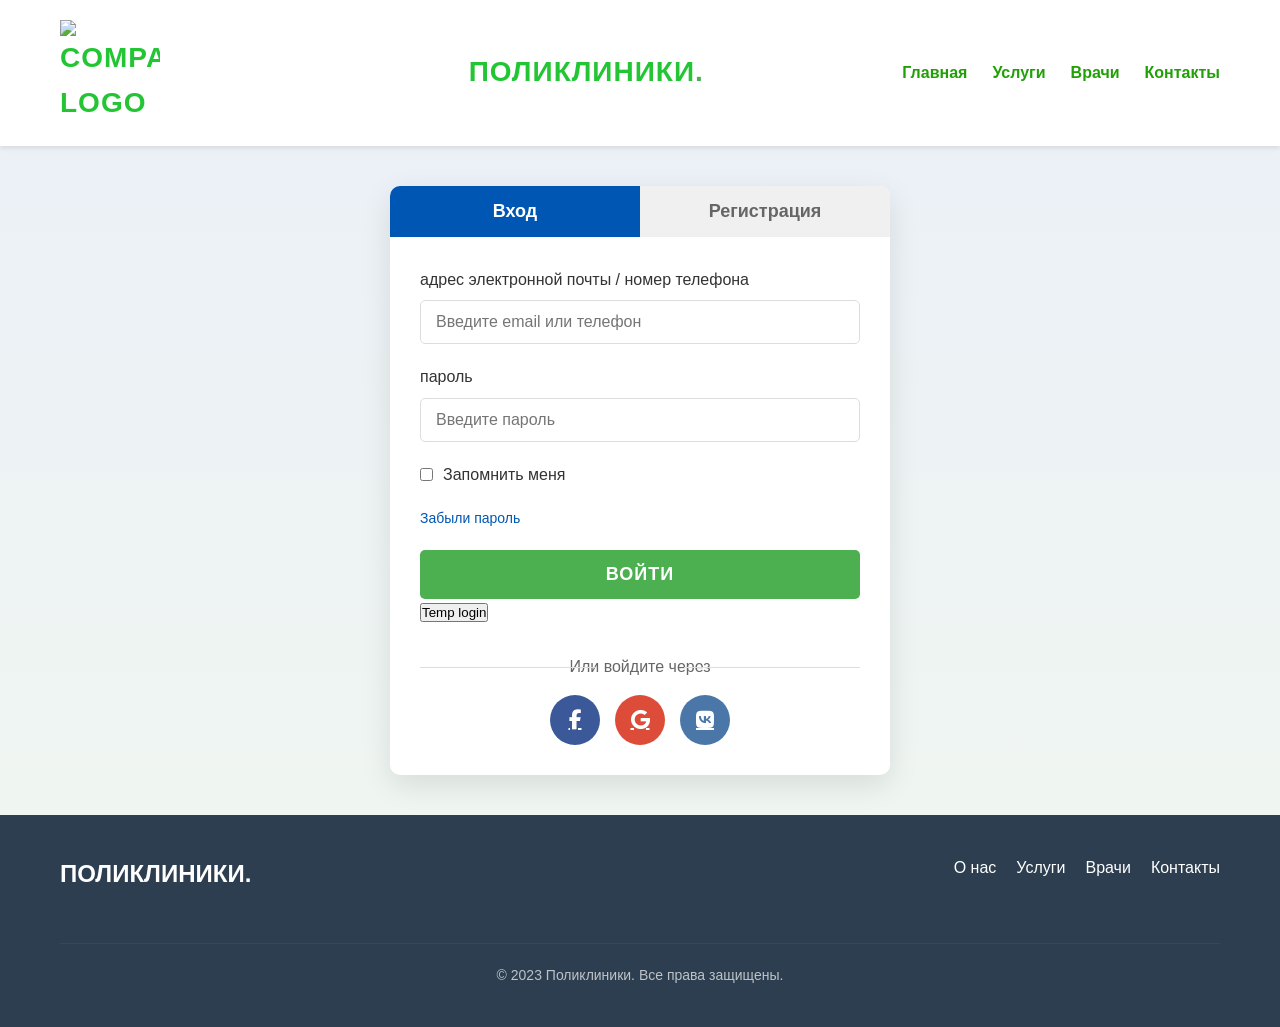
==== index.html @ c0a5ab54 "first commit" ====
<!DOCTYPE html>
<html lang="ru">
<head>
    <meta charset="UTF-8">
    <meta name="viewport" content="width=device-width, initial-scale=1.0">
    <title>Вход и регистрация - Поликлиники</title>
    <link rel="stylesheet" href="https://cdnjs.cloudflare.com/ajax/libs/font-awesome/6.4.0/css/all.min.css">
    <style>
        * {
            margin: 0;
            padding: 0;
            box-sizing: border-box;
            font-family: 'Segoe UI', Tahoma, Geneva, Verdana, sans-serif;
        }
        
        body {
            background-color: #f8f9fa;
            color: #333;
            line-height: 1.6;
            min-height: 100vh;
            display: flex;
            flex-direction: column;
        }
        
        .container {
            width: 100%;
            max-width: 1200px;
            margin: 0 auto;
            padding: 0 20px;
        }
        
        /* Header Styles */
        header {
            background-color: #ffffff;
            color: rgb(35, 197, 52);
            padding: 20px 0;
            box-shadow: 0 2px 5px rgba(0,0,0,0.1);
        }
        
        .header-content {
            display: flex;
            justify-content: space-between;
            align-items: center;
        }
        
       .logo {
            width: 100px;
            height: auto;
            margin-right: 20px;
            font-size: 28px;
            font-weight: bold;
            text-transform: uppercase;
            letter-spacing: 1px;
       }
        
        .logo span {
            color: #4caf50;
        }
        
        nav ul {
            display: flex;
            list-style: none;
        }
        
        nav ul li {
            margin-left: 25px;
        }
        
        nav ul li a {
            color: rgb(31, 160, 5);
            text-decoration: none;
            font-weight: 700;
            transition: color 0.3s ease;
        }
        
        nav ul li a:hover {
            color: #3361e0;
        }
        
        /* Main Content */
        .main-content {
            flex: 1;
            display: flex;
            justify-content: center;
            align-items: center;
            padding: 40px 0;
            background: linear-gradient(rgba(0, 86, 179, 0.05), rgba(76, 175, 80, 0.05));
        }
        
        .form-container {
            background-color: white;
            border-radius: 10px;
            box-shadow: 0 10px 30px rgba(0,0,0,0.1);
            width: 100%;
            max-width: 500px;
            overflow: hidden;
        }
        
        .form-tabs {
            display: flex;
            background-color: #f0f0f0;
        }
        
        .tab-btn {
            flex: 1;
            padding: 15px;
            background: none;
            border: none;
            font-size: 18px;
            font-weight: bold;
            cursor: pointer;
            transition: all 0.3s ease;
            color: #666;
        }
        
        .tab-btn.active {
            background-color: #0056b3;
            color: white;
        }
        
        .tab-btn:hover:not(.active) {
            background-color: #e0e0e0;
        }
        
        .form-content {
            padding: 30px;
        }
        
        .form-group {
            margin-bottom: 20px;
        }
        
        .form-group label {
            display: block;
            margin-bottom: 8px;
            font-weight: 500;
            color: #333;
        }
        
        .form-group input {
            width: 100%;
            padding: 12px 15px;
            border: 1px solid #ddd;
            border-radius: 5px;
            font-size: 16px;
            transition: border-color 0.3s ease;
        }
        
        .form-group input:focus {
            border-color: #0056b3;
            outline: none;
            box-shadow: 0 0 0 2px rgba(0, 86, 179, 0.2);
        }
        
        .form-check {
            display: flex;
            align-items: center;
            margin-bottom: 20px;
        }
        
        .form-check input {
            margin-right: 10px;
            width: auto;
        }
        
        .form-check label {
            margin-bottom: 0;
            font-weight: normal;
        }
        
        .form-links {
            display: flex;
            justify-content: space-between;
            margin-bottom: 20px;
            font-size: 14px;
        }
        
        .form-links a {
            color: #0056b3;
            text-decoration: none;
        }
        
        .form-links a:hover {
            text-decoration: underline;
        }
        
        .submit-btn {
            width: 100%;
            padding: 14px;
            background-color: #4caf50;
            color: white;
            border: none;
            border-radius: 5px;
            font-size: 18px;
            font-weight: bold;
            cursor: pointer;
            transition: all 0.3s ease;
            text-transform: uppercase;
            letter-spacing: 1px;
        }
        
        .submit-btn:hover {
            background-color: #3d8b40;
            transform: translateY(-2px);
            box-shadow: 0 5px 15px rgba(76, 175, 80, 0.3);
        }
        
        .social-login {
            margin-top: 30px;
            text-align: center;
        }
        
        .social-login p {
            margin-bottom: 15px;
            color: #666;
            position: relative;
        }
        
        .social-login p::before,
        .social-login p::after {
            content: "";
            position: absolute;
            top: 50%;
            width: 40%;
            height: 1px;
            background-color: #ddd;
        }
        
        .social-login p::before {
            left: 0;
        }
        
        .social-login p::after {
            right: 0;
        }
        
        .social-buttons {
            display: flex;
            justify-content: center;
            gap: 15px;
        }
        
        .social-btn {
            width: 50px;
            height: 50px;
            border-radius: 50%;
            display: flex;
            align-items: center;
            justify-content: center;
            color: white;
            font-size: 20px;
            transition: all 0.3s ease;
        }
        
        .social-btn.facebook {
            background-color: #3b5998;
        }
        
        .social-btn.google {
            background-color: #dd4b39;
        }
        
        .social-btn.vk {
            background-color: #4a76a8;
        }
        
        .social-btn:hover {
            transform: translateY(-3px);
            box-shadow: 0 5px 10px rgba(0,0,0,0.2);
        }
        
        /* Footer */
        footer {
            background-color: #2c3e50;
            color: white;
            padding: 40px 0;
            text-align: center;
        }
        
        .footer-content {
            display: flex;
            justify-content: space-between;
            flex-wrap: wrap;
        }
        
        .footer-logo {
            font-size: 24px;
            font-weight: bold;
            margin-bottom: 20px;
        }
        
        .footer-links {
            display: flex;
            gap: 20px;
        }
        
        .footer-links a {
            color: white;
            text-decoration: none;
            transition: color 0.3s ease;
        }
        
        .footer-links a:hover {
            color: #4caf50;
        }
        
        .copyright {
            margin-top: 30px;
            padding-top: 20px;
            border-top: 1px solid #34495e;
            font-size: 14px;
            color: #bdc3c7;
        }
        
        /* Responsive Design */
        @media (max-width: 768px) {
            .header-content {
                flex-direction: column;
                text-align: center;
            }
            
            nav ul {
                margin-top: 15px;
            }
            
            nav ul li {
                margin: 0 10px;
            }
            
            .footer-content {
                flex-direction: column;
                align-items: center;
            }
            
            .footer-links {
                margin-top: 20px;
            }
        }
    </style>
</head>
<body>
    <!-- Header -->
    <header>
        <div class="container header-content">
             <img src = "https://img.freepik.com/premium-vector/hospital-logo-vector_1277164-14205.jpg" alt = "Company Logo" class = "logo">
            <div class="logo">ПОЛИКЛИНИКИ<span>.</span></div>
            <nav>
                <ul>
                    <li><a href="#">Главная</a></li>
                    <li><a href="#">Услуги</a></li>
                    <li><a href="#">Врачи</a></li>
                    <li><a href="#">Контакты</a></li>
                </ul>
            </nav>
        </div>
    </header>

    <!-- Main Content -->
    <main class="main-content">
        <div class="form-container">
            <div class="form-tabs">
                <button class="tab-btn active" id="loginTab">Вход</button>
                <button class="tab-btn" id="registerTab">Регистрация</button>
            </div>
            
            <div class="form-content">
                <!-- Login Form -->
                <div id="loginForm" class="tab-content">
                    <form>
                        <div class="form-group">
                            <label for="loginEmail">адрес электронной почты / номер телефона</label>
                            <input type="text" id="loginEmail" placeholder="Введите email или телефон">
                        </div>
                        
                        <div class="form-group">
                            <label for="loginPassword">пароль</label>
                            <input type="password" id="loginPassword" placeholder="Введите пароль">
                        </div>
                        
                        <div class="form-check">
                            <input type="checkbox" id="rememberMe">
                            <label for="rememberMe">Запомнить меня</label>
                        </div>
                        
                        <div class="form-links">
                            <a href="#" id="forgotPasswordLink">Забыли пароль</a>
                        </div>
                        
                        <button type="submit" class="submit-btn">Войти</button>
                         <button onclick= "window.open('home.html')" class="btn">Temp login</button>
                    </form>
                    
                    <div class="social-login">
                        <p>Или войдите через</p>
                        <div class="social-buttons">
                            <a href="#" class="social-btn facebook"><i class="fab fa-facebook-f"></i></a>
                            <a href="#" class="social-btn google"><i class="fab fa-google"></i></a>
                            <a href="#" class="social-btn vk"><i class="fab fa-vk"></i></a>
                        </div>
                    </div>
                </div>
                
                <!-- Registration Form -->
                <div id="registerForm" class="tab-content" style="display: none;">
                    <form>
                        <div class="form-group">
                            <label for="fullName">полное имя</label>
                            <input type="text" id="fullName" placeholder="Введите ваше имя">
                        </div>
                        
                        <div class="form-group">
                            <label for="registerEmail">адрес электронной почты</label>
                            <input type="email" id="registerEmail" placeholder="Введите email">
                        </div>
                        
                        <div class="form-group">
                            <label for="registerPassword">пароль</label>
                            <input type="password" id="registerPassword" placeholder="Введите пароль">
                        </div>
                        
                        <div class="form-group">
                            <label for="confirmPassword">подтвердите пароль</label>
                            <input type="password" id="confirmPassword" placeholder="Подтвердите пароль">
                        </div>
                        
                        <div class="form-check">
                            <input type="checkbox" id="agreeTerms">
                            <label for="agreeTerms">Я согласен с условиями использования</label>
                        </div>
                        
                        <button type="submit" class="submit-btn">Зарегистрироваться</button>
                    </form>
                    
                    <div class="social-login">
                        <p>Или зарегистрируйтесь через</p>
                        <div class="social-buttons">
                            <a href="#" class="social-btn facebook"><i class="fab fa-facebook-f"></i></a>
                            <a href="#" class="social-btn google"><i class="fab fa-google"></i></a>
                            <a href="#" class="social-btn vk"><i class="fab fa-vk"></i></a>
                        </div>
                    </div>
                </div>
            </div>
        </div>
    </main>

    <!-- Footer -->
    <footer>
        <div class="container">
            <div class="footer-content">
                <div class="footer-logo">ПОЛИКЛИНИКИ<span>.</span></div>
                <div class="footer-links">
                    <a href="#">О нас</a>
                    <a href="#">Услуги</a>
                    <a href="#">Врачи</a>
                    <a href="#">Контакты</a>
                </div>
            </div>
            <div class="copyright">
                &copy; 2023 Поликлиники. Все права защищены.
            </div>
        </div>
    </footer>

    <script>
        // Tab switching functionality
        const loginTab = document.getElementById('loginTab');
        const registerTab = document.getElementById('registerTab');
        const loginForm = document.getElementById('loginForm');
        const registerForm = document.getElementById('registerForm');
        
        loginTab.addEventListener('click', () => {
            loginTab.classList.add('active');
            registerTab.classList.remove('active');
            loginForm.style.display = 'block';
            registerForm.style.display = 'none';
        });
        
        registerTab.addEventListener('click', () => {
            registerTab.classList.add('active');
            loginTab.classList.remove('active');
            registerForm.style.display = 'block';
            loginForm.style.display = 'none';
        });
        
        // Form submission handling
        const loginFormElement = document.querySelector('#loginForm form');
        const registerFormElement = document.querySelector('#registerForm form');
        
        loginFormElement.addEventListener('submit', (e) => {
            e.preventDefault();
            const email = document.getElementById('loginEmail').value;
            const password = document.getElementById('loginPassword').value;
            const rememberMe = document.getElementById('rememberMe').checked;
            
            // Here you would normally send the data to the server
            alert(`Вход выполнен!\nEmail: ${email}\nЗапомнить меня: ${rememberMe}`);
        });
        
        registerFormElement.addEventListener('submit', (e) => {
            e.preventDefault();
            const fullName = document.getElementById('fullName').value;
            const email = document.getElementById('registerEmail').value;
            const password = document.getElementById('registerPassword').value;
            const confirmPassword = document.getElementById('confirmPassword').value;
            const agreeTerms = document.getElementById('agreeTerms').checked;
            
            if (password !== confirmPassword) {
                alert('Пароли не совпадают!');
                return;
            }
            
            if (!agreeTerms) {
                alert('Вы должны согласиться с условиями использования!');
                return;
            }
            
            // Here you would normally send the data to the server
            alert(`Регистрация выполнена!\nИмя: ${fullName}\nEmail: ${email}`);
        });
        
        // Forgot password link
        const forgotPasswordLink = document.getElementById('forgotPasswordLink');
        forgotPasswordLink.addEventListener('click', (e) => {
            e.preventDefault();
            const email = prompt('Введите ваш email для восстановления пароля:');
            if (email) {
                alert(`Инструкция по восстановлению пароля отправлена на ${email}`);
            }
        });
    </script>
</body>
</html>
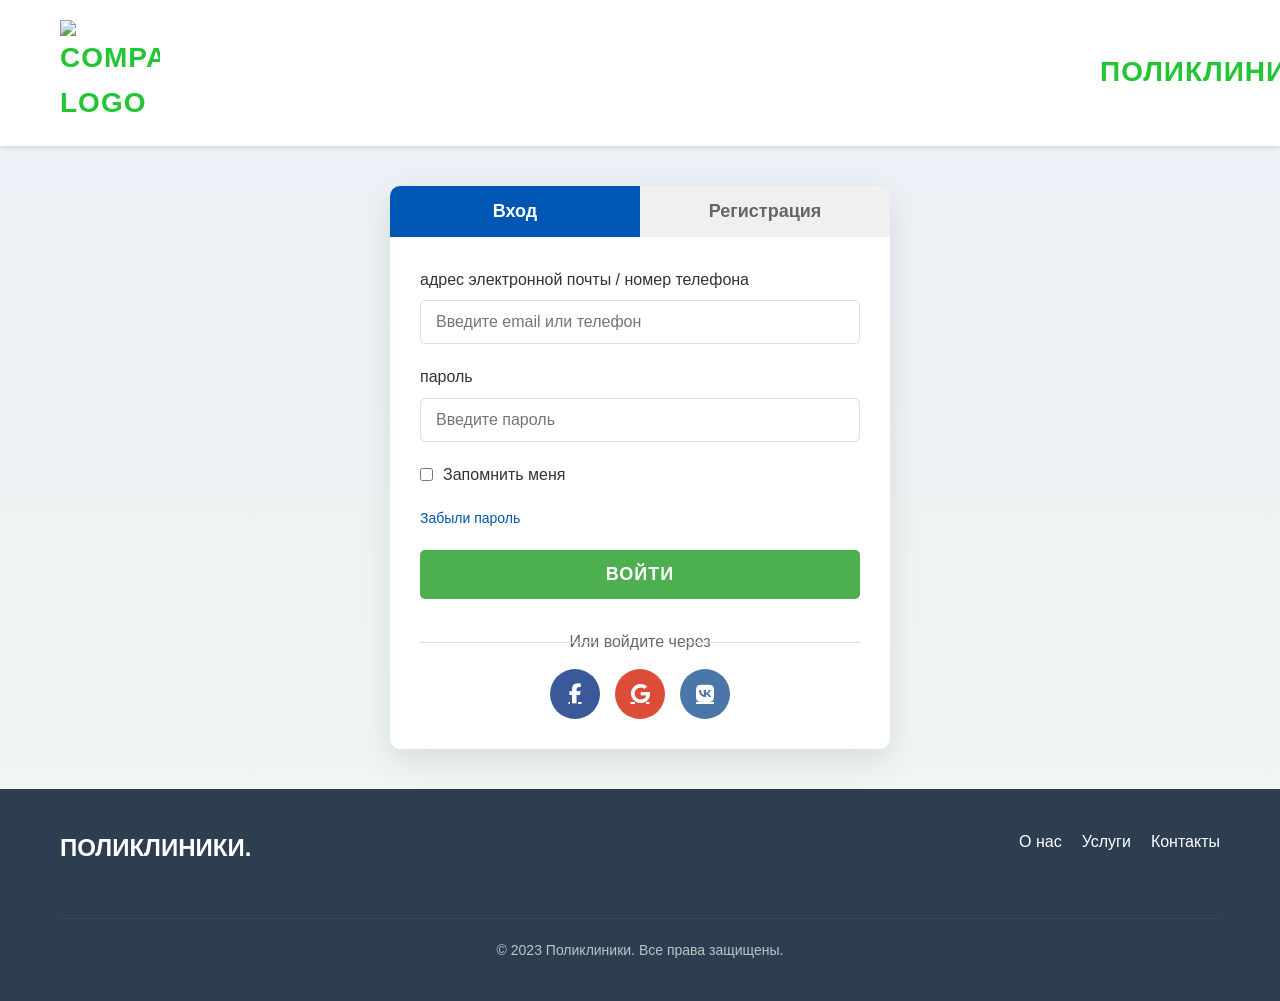
==== commit d99b2431: "tfourth commit class" ====
--- a/index.html
+++ b/index.html
@@ -6,6 +6,7 @@
     <title>Вход и регистрация - Поликлиники</title>
     <link rel="stylesheet" href="https://cdnjs.cloudflare.com/ajax/libs/font-awesome/6.4.0/css/all.min.css">
     <style>
+        /* Your existing CSS remains exactly the same */
         * {
             margin: 0;
             padding: 0;
@@ -269,6 +270,35 @@
             box-shadow: 0 5px 10px rgba(0,0,0,0.2);
         }
         
+        /* Error message styling - ADD THIS NEW STYLE */
+        .error-message {
+            background-color: #f8d7da;
+            color: #721c24;
+            padding: 10px 15px;
+            border-radius: 5px;
+            margin-bottom: 20px;
+            border: 1px solid #f5c6cb;
+            display: none;
+        }
+        
+        .error-message.show {
+            display: block;
+        }
+        
+        .success-message {
+            background-color: #d4edda;
+            color: #155724;
+            padding: 10px 15px;
+            border-radius: 5px;
+            margin-bottom: 20px;
+            border: 1px solid #c3e6cb;
+            display: none;
+        }
+        
+        .success-message.show {
+            display: block;
+        }
+        
         /* Footer */
         footer {
             background-color: #2c3e50;
@@ -343,15 +373,8 @@
     <header>
         <div class="container header-content">
              <img src = "https://img.freepik.com/premium-vector/hospital-logo-vector_1277164-14205.jpg" alt = "Company Logo" class = "logo">
-            <div class="logo">ПОЛИКЛИНИКИ<span>.</span></div>
-            <nav>
-                <ul>
-                    <li><a href="#">Главная</a></li>
-                    <li><a href="#">Услуги</a></li>
-                    <li><a href="#">Врачи</a></li>
-                    <li><a href="#">Контакты</a></li>
-                </ul>
-            </nav>
+            <div class="logo">ПОЛИКЛИНИКИ<span></span></div>
+           
         </div>
     </header>
 
@@ -364,21 +387,25 @@
             </div>
             
             <div class="form-content">
-                <!-- Login Form -->
+                <!-- Error/Success message container -->
+                <div id="errorMessage" class="error-message"></div>
+                <div id="successMessage" class="success-message"></div>
+                
+                <!-- Login Form - CHANGED: action points to login.php, method POST -->
                 <div id="loginForm" class="tab-content">
-                    <form>
+                    <form action="login.php" method="POST" id="loginFormElement">
                         <div class="form-group">
                             <label for="loginEmail">адрес электронной почты / номер телефона</label>
-                            <input type="text" id="loginEmail" placeholder="Введите email или телефон">
+                            <input type="text" id="loginEmail" name="username" placeholder="Введите email или телефон" required>
                         </div>
                         
                         <div class="form-group">
                             <label for="loginPassword">пароль</label>
-                            <input type="password" id="loginPassword" placeholder="Введите пароль">
+                            <input type="password" id="loginPassword" name="password" placeholder="Введите пароль" required>
                         </div>
                         
                         <div class="form-check">
-                            <input type="checkbox" id="rememberMe">
+                            <input type="checkbox" id="rememberMe" name="remember">
                             <label for="rememberMe">Запомнить меня</label>
                         </div>
                         
@@ -387,7 +414,7 @@
                         </div>
                         
                         <button type="submit" class="submit-btn">Войти</button>
-                         <button onclick= "window.open('home.html')" class="btn">Temp login</button>
+                        <!-- REMOVED: Temp login button - no longer needed -->
                     </form>
                     
                     <div class="social-login">
@@ -400,31 +427,44 @@
                     </div>
                 </div>
                 
-                <!-- Registration Form -->
+                <!-- Registration Form - CHANGED: action points to register.php, method POST -->
                 <div id="registerForm" class="tab-content" style="display: none;">
-                    <form>
+                    <form action="register.php" method="POST" id="registerFormElement">
                         <div class="form-group">
                             <label for="fullName">полное имя</label>
-                            <input type="text" id="fullName" placeholder="Введите ваше имя">
+                            <input type="text" id="fullName" name="fullname" placeholder="Введите ваше имя" required>
                         </div>
                         
                         <div class="form-group">
                             <label for="registerEmail">адрес электронной почты</label>
-                            <input type="email" id="registerEmail" placeholder="Введите email">
+                            <input type="email" id="registerEmail" name="email" placeholder="Введите email" required>
+                        </div>
+                        
+                        <div class="form-group">
+                            <label for="registerPhone">номер телефона</label>
+                            <input type="tel" id="registerPhone" name="phone" placeholder="Введите номер телефона" required>
                         </div>
                         
                         <div class="form-group">
                             <label for="registerPassword">пароль</label>
-                            <input type="password" id="registerPassword" placeholder="Введите пароль">
+                            <input type="password" id="registerPassword" name="password" placeholder="Введите пароль" required>
                         </div>
                         
                         <div class="form-group">
                             <label for="confirmPassword">подтвердите пароль</label>
-                            <input type="password" id="confirmPassword" placeholder="Подтвердите пароль">
+                            <input type="password" id="confirmPassword" name="confirm_password" placeholder="Подтвердите пароль" required>
+                        </div>
+                        
+                        <div class="form-group">
+                            <label for="userRole">Вы</label>
+                            <select id="userRole" name="role" style="width: 100%; padding: 12px; border: 1px solid #ddd; border-radius: 5px;">
+                                <option value="patient">Пациент</option>
+                                <option value="doctor">Врач</option>
+                            </select>
                         </div>
                         
                         <div class="form-check">
-                            <input type="checkbox" id="agreeTerms">
+                            <input type="checkbox" id="agreeTerms" name="terms" required>
                             <label for="agreeTerms">Я согласен с условиями использования</label>
                         </div>
                         
@@ -434,9 +474,9 @@
                     <div class="social-login">
                         <p>Или зарегистрируйтесь через</p>
                         <div class="social-buttons">
-                            <a href="#" class="social-btn facebook"><i class="fab fa-facebook-f"></i></a>
-                            <a href="#" class="social-btn google"><i class="fab fa-google"></i></a>
-                            <a href="#" class="social-btn vk"><i class="fab fa-vk"></i></a>
+                            <a href="https://www.facebook.com/" class="social-btn facebook"><i class="fab fa-facebook-f"></i></a>
+                            <a href="https://www.google.com/" class="social-btn google"><i class="fab fa-google"></i></a>
+                            <a href="https://vk.com/?lang=en" class="social-btn vk"><i class="fab fa-vk"></i></a>
                         </div>
                     </div>
                 </div>
@@ -452,7 +492,6 @@
                 <div class="footer-links">
                     <a href="#">О нас</a>
                     <a href="#">Услуги</a>
-                    <a href="#">Врачи</a>
                     <a href="#">Контакты</a>
                 </div>
             </div>
@@ -474,6 +513,9 @@
             registerTab.classList.remove('active');
             loginForm.style.display = 'block';
             registerForm.style.display = 'none';
+            // Clear messages when switching tabs
+            document.getElementById('errorMessage').classList.remove('show');
+            document.getElementById('successMessage').classList.remove('show');
         });
         
         registerTab.addEventListener('click', () => {
@@ -481,42 +523,91 @@
             loginTab.classList.remove('active');
             registerForm.style.display = 'block';
             loginForm.style.display = 'none';
+            // Clear messages when switching tabs
+            document.getElementById('errorMessage').classList.remove('show');
+            document.getElementById('successMessage').classList.remove('show');
         });
         
-        // Form submission handling
-        const loginFormElement = document.querySelector('#loginForm form');
-        const registerFormElement = document.querySelector('#registerForm form');
-        
-        loginFormElement.addEventListener('submit', (e) => {
-            e.preventDefault();
-            const email = document.getElementById('loginEmail').value;
-            const password = document.getElementById('loginPassword').value;
-            const rememberMe = document.getElementById('rememberMe').checked;
-            
-            // Here you would normally send the data to the server
-            alert(`Вход выполнен!\nEmail: ${email}\nЗапомнить меня: ${rememberMe}`);
-        });
-        
-        registerFormElement.addEventListener('submit', (e) => {
-            e.preventDefault();
-            const fullName = document.getElementById('fullName').value;
-            const email = document.getElementById('registerEmail').value;
+        // Client-side validation for registration form
+        document.getElementById('registerFormElement').addEventListener('submit', function(e) {
             const password = document.getElementById('registerPassword').value;
             const confirmPassword = document.getElementById('confirmPassword').value;
-            const agreeTerms = document.getElementById('agreeTerms').checked;
+            const terms = document.getElementById('agreeTerms').checked;
             
             if (password !== confirmPassword) {
-                alert('Пароли не совпадают!');
+                e.preventDefault();
+                showError('Пароли не совпадают!');
                 return;
             }
             
-            if (!agreeTerms) {
-                alert('Вы должны согласиться с условиями использования!');
+            if (password.length < 6) {
+                e.preventDefault();
+                showError('Пароль должен содержать минимум 6 символов!');
                 return;
             }
             
-            // Here you would normally send the data to the server
-            alert(`Регистрация выполнена!\nИмя: ${fullName}\nEmail: ${email}`);
+            if (!terms) {
+                e.preventDefault();
+                showError('Вы должны согласиться с условиями использования!');
+                return;
+            }
+        });
+        
+        // Function to show error messages
+        function showError(message) {
+            const errorDiv = document.getElementById('errorMessage');
+            errorDiv.textContent = message;
+            errorDiv.classList.add('show');
+            
+            // Hide success message if visible
+            document.getElementById('successMessage').classList.remove('show');
+            
+            // Auto-hide after 5 seconds
+            setTimeout(() => {
+                errorDiv.classList.remove('show');
+            }, 5000);
+        }
+        
+        // Function to show success messages
+        function showSuccess(message) {
+            const successDiv = document.getElementById('successMessage');
+            successDiv.textContent = message;
+            successDiv.classList.add('show');
+            
+            // Hide error message if visible
+            document.getElementById('errorMessage').classList.remove('show');
+            
+            // Auto-hide after 5 seconds
+            setTimeout(() => {
+                successDiv.classList.remove('show');
+            }, 5000);
+        }
+        
+        // Check for URL parameters (for messages from PHP)
+        window.addEventListener('load', function() {
+            const urlParams = new URLSearchParams(window.location.search);
+            
+            if (urlParams.has('error')) {
+                const error = urlParams.get('error');
+                if (error === 'invalid') {
+                    showError('Неверный email/телефон или пароль');
+                } else if (error === 'empty') {
+                    showError('Пожалуйста, заполните все поля');
+                } else if (error === 'login_required') {
+                    showError('Пожалуйста, войдите в систему');
+                }
+            }
+            
+            if (urlParams.has('success')) {
+                const success = urlParams.get('success');
+                if (success === 'registered') {
+                    showSuccess('Регистрация успешна! Теперь вы можете войти.');
+                    // Switch to login tab
+                    loginTab.click();
+                } else if (success === 'logout') {
+                    showSuccess('Вы успешно вышли из системы');
+                }
+            }
         });
         
         // Forgot password link
@@ -525,6 +616,7 @@
             e.preventDefault();
             const email = prompt('Введите ваш email для восстановления пароля:');
             if (email) {
+                // In a real app, this would send a request to password_reset.php
                 alert(`Инструкция по восстановлению пароля отправлена на ${email}`);
             }
         });
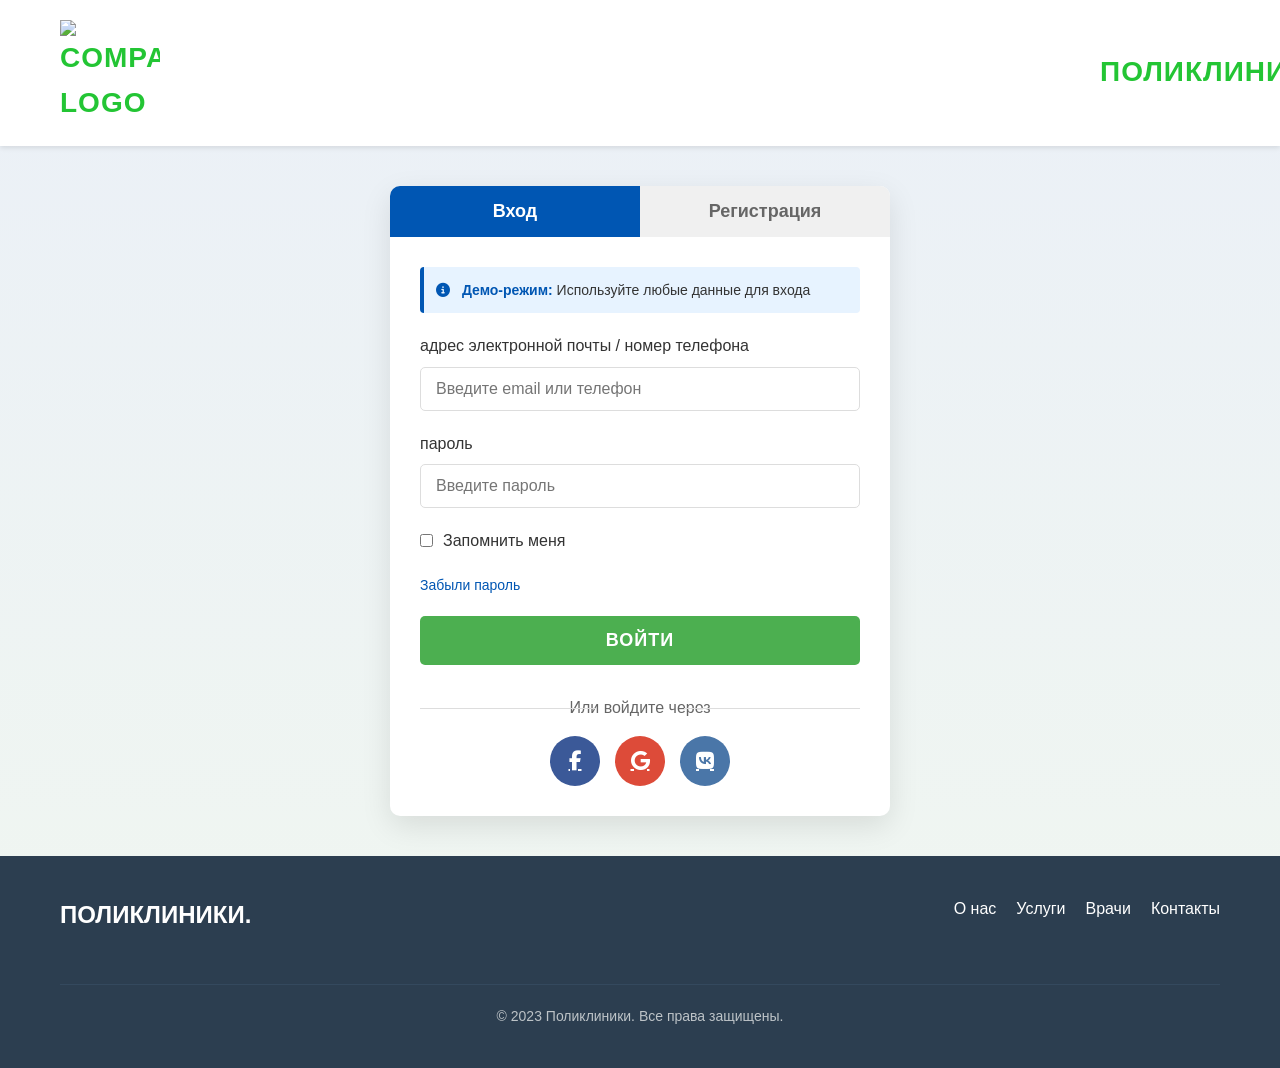
==== commit 7f272f9d: "sixth commit class" ====
--- a/index.html
+++ b/index.html
@@ -6,7 +6,7 @@
     <title>Вход и регистрация - Поликлиники</title>
     <link rel="stylesheet" href="https://cdnjs.cloudflare.com/ajax/libs/font-awesome/6.4.0/css/all.min.css">
     <style>
-        /* Your existing CSS remains exactly the same */
+        /* ALL YOUR EXISTING CSS STYLES REMAIN EXACTLY THE SAME */
         * {
             margin: 0;
             padding: 0;
@@ -270,33 +270,23 @@
             box-shadow: 0 5px 10px rgba(0,0,0,0.2);
         }
         
-        /* Error message styling - ADD THIS NEW STYLE */
-        .error-message {
-            background-color: #f8d7da;
-            color: #721c24;
-            padding: 10px 15px;
-            border-radius: 5px;
+        /* Demo credentials notice - NEW */
+        .demo-notice {
+            background-color: #e7f3ff;
+            border-left: 4px solid #0056b3;
+            padding: 12px;
             margin-bottom: 20px;
-            border: 1px solid #f5c6cb;
-            display: none;
-        }
-        
-        .error-message.show {
-            display: block;
-        }
-        
-        .success-message {
-            background-color: #d4edda;
-            color: #155724;
-            padding: 10px 15px;
-            border-radius: 5px;
-            margin-bottom: 20px;
-            border: 1px solid #c3e6cb;
-            display: none;
-        }
-        
-        .success-message.show {
-            display: block;
+            border-radius: 4px;
+            font-size: 14px;
+        }
+        
+        .demo-notice i {
+            color: #0056b3;
+            margin-right: 8px;
+        }
+        
+        .demo-notice strong {
+            color: #0056b3;
         }
         
         /* Footer */
@@ -387,25 +377,27 @@
             </div>
             
             <div class="form-content">
-                <!-- Error/Success message container -->
-                <div id="errorMessage" class="error-message"></div>
-                <div id="successMessage" class="success-message"></div>
+                <!-- Demo Credentials Notice -->
+                <div class="demo-notice">
+                    <i class="fas fa-info-circle"></i> 
+                    <strong>Демо-режим:</strong> Используйте любые данные для входа
+                </div>
                 
-                <!-- Login Form - CHANGED: action points to login.php, method POST -->
+                <!-- Login Form -->
                 <div id="loginForm" class="tab-content">
-                    <form action="login.php" method="POST" id="loginFormElement">
+                    <form id="loginFormElement">
                         <div class="form-group">
                             <label for="loginEmail">адрес электронной почты / номер телефона</label>
-                            <input type="text" id="loginEmail" name="username" placeholder="Введите email или телефон" required>
+                            <input type="text" id="loginEmail" placeholder="Введите email или телефон" required>
                         </div>
                         
                         <div class="form-group">
                             <label for="loginPassword">пароль</label>
-                            <input type="password" id="loginPassword" name="password" placeholder="Введите пароль" required>
+                            <input type="password" id="loginPassword" placeholder="Введите пароль" required>
                         </div>
                         
                         <div class="form-check">
-                            <input type="checkbox" id="rememberMe" name="remember">
+                            <input type="checkbox" id="rememberMe">
                             <label for="rememberMe">Запомнить меня</label>
                         </div>
                         
@@ -414,7 +406,6 @@
                         </div>
                         
                         <button type="submit" class="submit-btn">Войти</button>
-                        <!-- REMOVED: Temp login button - no longer needed -->
                     </form>
                     
                     <div class="social-login">
@@ -427,44 +418,31 @@
                     </div>
                 </div>
                 
-                <!-- Registration Form - CHANGED: action points to register.php, method POST -->
+                <!-- Registration Form -->
                 <div id="registerForm" class="tab-content" style="display: none;">
-                    <form action="register.php" method="POST" id="registerFormElement">
+                    <form id="registerFormElement">
                         <div class="form-group">
                             <label for="fullName">полное имя</label>
-                            <input type="text" id="fullName" name="fullname" placeholder="Введите ваше имя" required>
+                            <input type="text" id="fullName" placeholder="Введите ваше имя" required>
                         </div>
                         
                         <div class="form-group">
                             <label for="registerEmail">адрес электронной почты</label>
-                            <input type="email" id="registerEmail" name="email" placeholder="Введите email" required>
-                        </div>
-                        
-                        <div class="form-group">
-                            <label for="registerPhone">номер телефона</label>
-                            <input type="tel" id="registerPhone" name="phone" placeholder="Введите номер телефона" required>
+                            <input type="email" id="registerEmail" placeholder="Введите email" required>
                         </div>
                         
                         <div class="form-group">
                             <label for="registerPassword">пароль</label>
-                            <input type="password" id="registerPassword" name="password" placeholder="Введите пароль" required>
+                            <input type="password" id="registerPassword" placeholder="Введите пароль" required>
                         </div>
                         
                         <div class="form-group">
                             <label for="confirmPassword">подтвердите пароль</label>
-                            <input type="password" id="confirmPassword" name="confirm_password" placeholder="Подтвердите пароль" required>
-                        </div>
-                        
-                        <div class="form-group">
-                            <label for="userRole">Вы</label>
-                            <select id="userRole" name="role" style="width: 100%; padding: 12px; border: 1px solid #ddd; border-radius: 5px;">
-                                <option value="patient">Пациент</option>
-                                <option value="doctor">Врач</option>
-                            </select>
+                            <input type="password" id="confirmPassword" placeholder="Подтвердите пароль" required>
                         </div>
                         
                         <div class="form-check">
-                            <input type="checkbox" id="agreeTerms" name="terms" required>
+                            <input type="checkbox" id="agreeTerms">
                             <label for="agreeTerms">Я согласен с условиями использования</label>
                         </div>
                         
@@ -474,9 +452,9 @@
                     <div class="social-login">
                         <p>Или зарегистрируйтесь через</p>
                         <div class="social-buttons">
-                            <a href="https://www.facebook.com/" class="social-btn facebook"><i class="fab fa-facebook-f"></i></a>
-                            <a href="https://www.google.com/" class="social-btn google"><i class="fab fa-google"></i></a>
-                            <a href="https://vk.com/?lang=en" class="social-btn vk"><i class="fab fa-vk"></i></a>
+                            <a href="#" class="social-btn facebook"><i class="fab fa-facebook-f"></i></a>
+                            <a href="#" class="social-btn google"><i class="fab fa-google"></i></a>
+                            <a href="#" class="social-btn vk"><i class="fab fa-vk"></i></a>
                         </div>
                     </div>
                 </div>
@@ -492,6 +470,7 @@
                 <div class="footer-links">
                     <a href="#">О нас</a>
                     <a href="#">Услуги</a>
+                    <a href="#">Врачи</a>
                     <a href="#">Контакты</a>
                 </div>
             </div>
@@ -513,9 +492,6 @@
             registerTab.classList.remove('active');
             loginForm.style.display = 'block';
             registerForm.style.display = 'none';
-            // Clear messages when switching tabs
-            document.getElementById('errorMessage').classList.remove('show');
-            document.getElementById('successMessage').classList.remove('show');
         });
         
         registerTab.addEventListener('click', () => {
@@ -523,102 +499,42 @@
             loginTab.classList.remove('active');
             registerForm.style.display = 'block';
             loginForm.style.display = 'none';
-            // Clear messages when switching tabs
-            document.getElementById('errorMessage').classList.remove('show');
-            document.getElementById('successMessage').classList.remove('show');
         });
         
-        // Client-side validation for registration form
-        document.getElementById('registerFormElement').addEventListener('submit', function(e) {
+        // SIMPLE LOGIN - Just navigate to home page
+        document.getElementById('loginFormElement').addEventListener('submit', (e) => {
+            e.preventDefault();
+            // Just go to home page - no validation needed
+            window.location.href = 'home.html';
+        });
+        
+        // SIMPLE REGISTRATION - Just navigate to home page
+        document.getElementById('registerFormElement').addEventListener('submit', (e) => {
+            e.preventDefault();
+            
+            // Optional: Quick password match check (just for user experience)
             const password = document.getElementById('registerPassword').value;
             const confirmPassword = document.getElementById('confirmPassword').value;
             const terms = document.getElementById('agreeTerms').checked;
             
             if (password !== confirmPassword) {
-                e.preventDefault();
-                showError('Пароли не совпадают!');
+                alert('Пароли не совпадают!');
                 return;
             }
             
-            if (password.length < 6) {
-                e.preventDefault();
-                showError('Пароль должен содержать минимум 6 символов!');
+            if (!terms) {
+                alert('Вы должны согласиться с условиями использования!');
                 return;
             }
             
-            if (!terms) {
-                e.preventDefault();
-                showError('Вы должны согласиться с условиями использования!');
-                return;
-            }
+            // Just go to home page
+            window.location.href = 'home.html';
         });
         
-        // Function to show error messages
-        function showError(message) {
-            const errorDiv = document.getElementById('errorMessage');
-            errorDiv.textContent = message;
-            errorDiv.classList.add('show');
-            
-            // Hide success message if visible
-            document.getElementById('successMessage').classList.remove('show');
-            
-            // Auto-hide after 5 seconds
-            setTimeout(() => {
-                errorDiv.classList.remove('show');
-            }, 5000);
-        }
-        
-        // Function to show success messages
-        function showSuccess(message) {
-            const successDiv = document.getElementById('successMessage');
-            successDiv.textContent = message;
-            successDiv.classList.add('show');
-            
-            // Hide error message if visible
-            document.getElementById('errorMessage').classList.remove('show');
-            
-            // Auto-hide after 5 seconds
-            setTimeout(() => {
-                successDiv.classList.remove('show');
-            }, 5000);
-        }
-        
-        // Check for URL parameters (for messages from PHP)
-        window.addEventListener('load', function() {
-            const urlParams = new URLSearchParams(window.location.search);
-            
-            if (urlParams.has('error')) {
-                const error = urlParams.get('error');
-                if (error === 'invalid') {
-                    showError('Неверный email/телефон или пароль');
-                } else if (error === 'empty') {
-                    showError('Пожалуйста, заполните все поля');
-                } else if (error === 'login_required') {
-                    showError('Пожалуйста, войдите в систему');
-                }
-            }
-            
-            if (urlParams.has('success')) {
-                const success = urlParams.get('success');
-                if (success === 'registered') {
-                    showSuccess('Регистрация успешна! Теперь вы можете войти.');
-                    // Switch to login tab
-                    loginTab.click();
-                } else if (success === 'logout') {
-                    showSuccess('Вы успешно вышли из системы');
-                }
-            }
-        });
-        
-        // Forgot password link
-        const forgotPasswordLink = document.getElementById('forgotPasswordLink');
-        forgotPasswordLink.addEventListener('click', (e) => {
+        // Forgot password link - just show info
+        document.getElementById('forgotPasswordLink').addEventListener('click', (e) => {
             e.preventDefault();
-            const email = prompt('Введите ваш email для восстановления пароля:');
-            if (email) {
-                // In a real app, this would send a request to password_reset.php
-                alert(`Инструкция по восстановлению пароля отправлена на ${email}`);
-            }
+            alert('Демо-режим: Функция восстановления пароля отключена. Используйте любые данные для входа.');
         });
     </script>
 </body>
